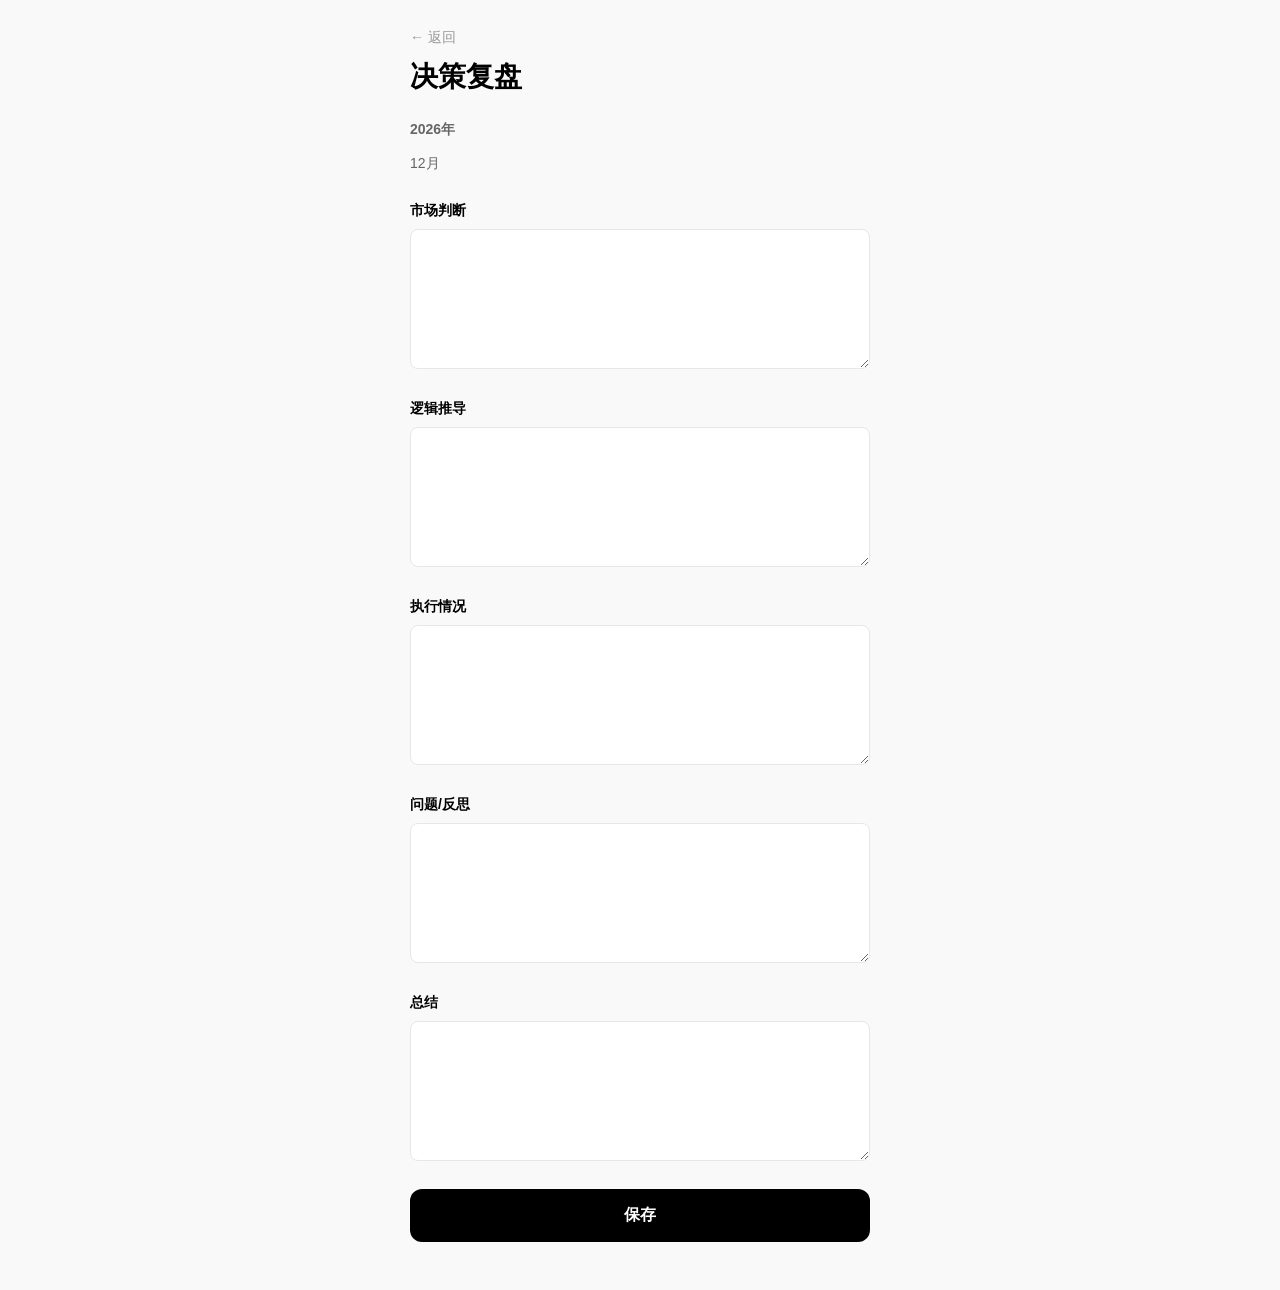
==== decision-review-list.html @ a70fa7c3 "Add files via upload" ====
<!DOCTYPE html>
<html lang="zh-CN">
<head>
    <meta charset="UTF-8">
    <meta name="viewport" content="width=device-width, initial-scale=1.0">
    <title>决策复盘详情</title>
    <link rel="stylesheet" href="style.css">
</head>
<body>
    <div class="page-container">
        <!-- Back Button & Title -->
        <div class="page-header">
            <a href="decision-review.html" class="back-link">← 返回</a>
            <h1 class="page-title">决策复盘</h1>
        </div>

        <!-- Year and Month Display -->
        <div class="section-spacing" id="date-display">
            <div class="section-label" id="year-display">2026年</div>
            <div style="font-size: 14px; color: #666; margin-top: 8px;" id="month-display">4月</div>
        </div>

        <!-- Form -->
        <form id="review-form" class="section-spacing">
            <div class="form-section">
                <label class="form-label">市场判断</label>
                <textarea class="form-textarea" id="market-judgment"></textarea>
            </div>

            <div class="form-section">
                <label class="form-label">逻辑推导</label>
                <textarea class="form-textarea" id="logic-reasoning"></textarea>
            </div>

            <div class="form-section">
                <label class="form-label">执行情况</label>
                <textarea class="form-textarea" id="execution-status"></textarea>
            </div>

            <div class="form-section">
                <label class="form-label">问题/反思</label>
                <textarea class="form-textarea" id="problems-reflection"></textarea>
            </div>

            <div class="form-section">
                <label class="form-label">总结</label>
                <textarea class="form-textarea" id="summary"></textarea>
            </div>

            <div class="form-section">
                <button type="button" class="btn-primary" onclick="saveReview()">保存</button>
            </div>
        </form>

        <!-- Success Message -->
        <div id="success-message" class="success-message" style="display: none;">保存成功</div>
    </div>

    <script src="script.js"></script>
    <script>
        function getUrlParam(param) {
            const urlParams = new URLSearchParams(window.location.search);
            return urlParams.get(param);
        }

        function loadReview() {
            const year = getUrlParam('year') || new Date().getFullYear();
            const month = getUrlParam('month') || new Date().getMonth() + 1;

            document.getElementById('year-display').textContent = year + '年';
            document.getElementById('month-display').textContent = month + '月';

            const reviews = JSON.parse(localStorage.getItem('businessDecisionReviews')) || [];
            const review = reviews.find(r => r.year == year && r.month == month);

            if (review) {
                document.getElementById('market-judgment').value = review.marketJudgment || '';
                document.getElementById('logic-reasoning').value = review.logicReasoning || '';
                document.getElementById('execution-status').value = review.executionStatus || '';
                document.getElementById('problems-reflection').value = review.problemsReflection || '';
                document.getElementById('summary').value = review.summary || '';

                // Store for saving
                window.currentReviewId = review.id;
            }
        }

        function saveReview() {
            const year = getUrlParam('year') || new Date().getFullYear();
            const month = getUrlParam('month') || new Date().getMonth() + 1;

            const entry = {
                id: `decision-${year}-${month}`,
                year: year,
                month: month,
                marketJudgment: document.getElementById('market-judgment').value,
                logicReasoning: document.getElementById('logic-reasoning').value,
                executionStatus: document.getElementById('execution-status').value,
                problemsReflection: document.getElementById('problems-reflection').value,
                summary: document.getElementById('summary').value,
                createdAt: new Date().toISOString()
            };

            let reviews = JSON.parse(localStorage.getItem('businessDecisionReviews')) || [];
            reviews = reviews.filter(r => r.id !== entry.id);
            reviews.push(entry);
            localStorage.setItem('businessDecisionReviews', JSON.stringify(reviews));

            showSuccessMessage();
        }

        function showSuccessMessage() {
            const msg = document.getElementById('success-message');
            msg.style.display = 'block';
            setTimeout(() => {
                msg.style.display = 'none';
            }, 2000);
        }

        loadReview();
    </script>
</body>
</html>
---- style.css ----
/* ========================================
   RESET & GLOBAL
   ======================================== */

* {
    margin: 0;
    padding: 0;
    box-sizing: border-box;
}

html, body {
    height: 100%;
    width: 100%;
}

body {
    font-family: "PingFang SC", "Microsoft YaHei", "Noto Sans SC", -apple-system, BlinkMacSystemFont, sans-serif;
    background-color: #f9f9f9;
    color: #333;
    line-height: 1.6;
}

a {
    color: inherit;
    text-decoration: none;
}

button {
    border: none;
    cursor: pointer;
    font-family: inherit;
}

input, select, textarea {
    font-family: inherit;
    border: none;
    border-radius: 8px;
}

/* ========================================
   LAYOUT
   ======================================== */

.page-container {
    max-width: 500px;
    margin: 0 auto;
    padding: 24px 20px;
    min-height: 100vh;
}

.page-header {
    margin-bottom: 24px;
}

.back-link {
    display: inline-block;
    font-size: 14px;
    color: #999;
    margin-bottom: 12px;
    cursor: pointer;
    transition: color 0.2s;
}

.back-link:hover {
    color: #666;
}

.page-title {
    font-size: 28px;
    font-weight: 700;
    color: #000;
    line-height: 1.2;
}

.section-spacing {
    margin-bottom: 24px;
}

.section-label {
    font-size: 14px;
    color: #666;
    font-weight: 600;
    margin-bottom: 12px;
}

/* ========================================
   BUTTONS
   ======================================== */

.btn-primary {
    width: 100%;
    padding: 16px 20px;
    background-color: #000;
    color: #fff;
    font-size: 16px;
    font-weight: 600;
    border-radius: 12px;
    transition: background-color 0.2s, opacity 0.2s;
}

.btn-primary:hover {
    opacity: 0.9;
}

.btn-primary:active {
    opacity: 0.7;
}

/* 导出/导入按钮样式 */
.btn-secondary {
    width: 100%;
    padding: 12px 20px;
    background-color: #f0f0f0;
    color: #333;
    font-size: 14px;
    font-weight: 600;
    border-radius: 12px;
    transition: background-color 0.2s;
    margin-bottom: 8px;
}

.btn-secondary:hover {
    background-color: #e5e5e5;
}

.btn-secondary:active {
    background-color: #d9d9d9;
}

/* ========================================
   CARDS
   ======================================== */

.card-clickable {
    display: flex;
    align-items: center;
    padding: 16px 16px;
    background-color: #fff;
    border: 1px solid #e5e7eb;
    border-radius: 12px;
    transition: background-color 0.2s, box-shadow 0.2s;
    cursor: pointer;
    gap: 12px;
}

.card-clickable:hover {
    background-color: #f9f9f9;
    box-shadow: 0 2px 8px rgba(0, 0, 0, 0.05);
}

.card-icon {
    font-size: 24px;
    flex-shrink: 0;
    width: 40px;
    display: flex;
    align-items: center;
    justify-content: center;
}

.card-content {
    flex: 1;
    display: flex;
    flex-direction: column;
    justify-content: center;
}

.card-label {
    font-size: 16px;
    font-weight: 600;
    color: #000;
}

.card-arrow {
    font-size: 20px;
    color: #ccc;
    flex-shrink: 0;
}

.card-saved-entry {
    padding: 16px;
    background-color: #fff;
    border: 1px solid #e5e7eb;
    border-radius: 12px;
    margin-bottom: 12px;
    transition: background-color 0.2s;
}

.card-saved-entry:hover {
    background-color: #f9f9f9;
}

/* ========================================
   FORMS
   ======================================== */

.form-section {
    margin-bottom: 20px;
}

.form-label {
    display: block;
    font-size: 14px;
    font-weight: 600;
    color: #000;
    margin-bottom: 8px;
}

.form-input,
.form-textarea {
    width: 100%;
    padding: 12px 14px;
    background-color: #fff;
    border: 1px solid #e5e7eb;
    border-radius: 8px;
    font-size: 15px;
    color: #333;
    transition: border-color 0.2s;
}

.form-input:focus,
.form-textarea:focus {
    outline: none;
    border-color: #000;
}

.form-textarea {
    min-height: 140px;
    resize: vertical;
    padding: 16px;
}

/* ========================================
   TABS
   ======================================== */

.tab-control {
    display: flex;
    gap: 8px;
    background-color: #f0f0f0;
    padding: 4px;
    border-radius: 10px;
    justify-content: center;
}

.tab-button {
    flex: 1;
    padding: 10px 16px;
    background-color: transparent;
    color: #999;
    font-size: 14px;
    font-weight: 600;
    border-radius: 8px;
    transition: all 0.2s;
    cursor: pointer;
}

.tab-button.tab-active {
    background-color: #fff;
    color: #000;
    box-shadow: 0 2px 4px rgba(0, 0, 0, 0.05);
}

/* ========================================
   TAB CONTENT
   ======================================== */

.tab-content {
    display: none;
}

.tab-content.tab-active {
    display: block;
}

/* ========================================
   MESSAGES
   ======================================== */

.success-message {
    position: fixed;
    bottom: 24px;
    left: 50%;
    transform: translateX(-50%);
    background-color: #000;
    color: #fff;
    padding: 14px 24px;
    border-radius: 8px;
    font-size: 14px;
    z-index: 1000;
    animation: slideUp 0.3s ease-out;
}

@keyframes slideUp {
    from {
        opacity: 0;
        transform: translateX(-50%) translateY(20px);
    }
    to {
        opacity: 1;
        transform: translateX(-50%) translateY(0);
    }
}

.empty-state {
    padding: 40px 20px;
    text-align: center;
    color: #999;
    font-size: 14px;
}

/* ========================================
   RESPONSIVE
   ======================================== */

@media (max-width: 480px) {
    .page-container {
        padding: 16px 16px;
    }

    .page-title {
        font-size: 24px;
    }

    .form-textarea {
        min-height: 120px;
    }
}
.loading-indicator {
    position: fixed;
    top: 0;
    left: 0;
    width: 100%;
    height: 100%;
    background-color: #f9f9f9;
    z-index: 9999;
}
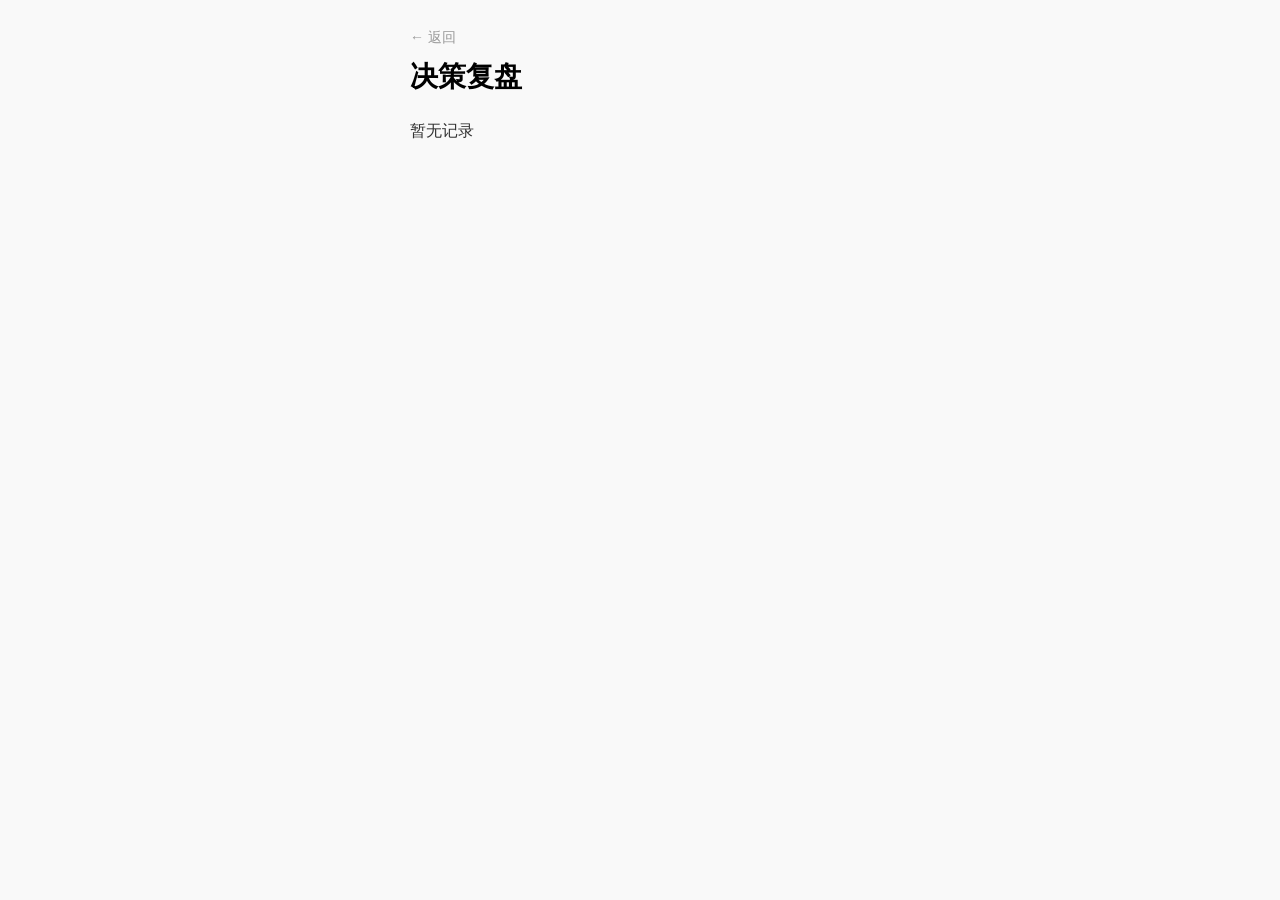
==== commit afc1242f: "Add files via upload" ====
--- a/decision-review-list.html
+++ b/decision-review-list.html
@@ -3,121 +3,48 @@
 <head>
     <meta charset="UTF-8">
     <meta name="viewport" content="width=device-width, initial-scale=1.0">
-    <title>决策复盘详情</title>
+    <title>决策复盘</title>
     <link rel="stylesheet" href="style.css">
 </head>
 <body>
     <div class="page-container">
-        <!-- Back Button & Title -->
         <div class="page-header">
-            <a href="decision-review.html" class="back-link">← 返回</a>
+            <a href="index.html" class="back-link">← 返回</a>
             <h1 class="page-title">决策复盘</h1>
         </div>
-
-        <!-- Year and Month Display -->
-        <div class="section-spacing" id="date-display">
-            <div class="section-label" id="year-display">2026年</div>
-            <div style="font-size: 14px; color: #666; margin-top: 8px;" id="month-display">4月</div>
-        </div>
-
-        <!-- Form -->
-        <form id="review-form" class="section-spacing">
-            <div class="form-section">
-                <label class="form-label">市场判断</label>
-                <textarea class="form-textarea" id="market-judgment"></textarea>
-            </div>
-
-            <div class="form-section">
-                <label class="form-label">逻辑推导</label>
-                <textarea class="form-textarea" id="logic-reasoning"></textarea>
-            </div>
-
-            <div class="form-section">
-                <label class="form-label">执行情况</label>
-                <textarea class="form-textarea" id="execution-status"></textarea>
-            </div>
-
-            <div class="form-section">
-                <label class="form-label">问题/反思</label>
-                <textarea class="form-textarea" id="problems-reflection"></textarea>
-            </div>
-
-            <div class="form-section">
-                <label class="form-label">总结</label>
-                <textarea class="form-textarea" id="summary"></textarea>
-            </div>
-
-            <div class="form-section">
-                <button type="button" class="btn-primary" onclick="saveReview()">保存</button>
-            </div>
-        </form>
-
-        <!-- Success Message -->
-        <div id="success-message" class="success-message" style="display: none;">保存成功</div>
+        <div id="review-list" class="section-spacing"></div>
     </div>
-
-    <script src="script.js"></script>
     <script>
-        function getUrlParam(param) {
-            const urlParams = new URLSearchParams(window.location.search);
-            return urlParams.get(param);
+        // 加载所有决策复盘记录并按年份分组显示
+        function renderReviewList() {
+            const reviews = JSON.parse(localStorage.getItem('businessDecisionReviews')) || [];
+            if (reviews.length === 0) {
+                document.getElementById('review-list').innerHTML = '<p>暂无记录</p>';
+                return;
+            }
+            // 按年份分组
+            const yearMap = {};
+            reviews.forEach(r => {
+                if (!yearMap[r.year]) yearMap[r.year] = [];
+                yearMap[r.year].push(r);
+            });
+            // 渲染
+            let html = '';
+            Object.keys(yearMap).sort((a, b) => b - a).forEach(year => {
+                html += `<div class="section-label" style="margin-top:24px;">${year}年</div>`;
+                yearMap[year].sort((a, b) => b.month - a.month).forEach(r => {
+                    html += `
+                        <div class="card-clickable" style="margin-bottom:12px;cursor:pointer;" onclick="window.location.href='decision-review.html?year=${r.year}&month=${r.month}'">
+                            <div style="font-size:1.1em;padding:12px 0 4px 0;">${r.month}月</div>
+                            <div style="color:#888;font-size:0.95em;padding-bottom:4px;">${r.summary ? r.summary.substring(0, 40) : '无总结'}</div>
+                            <div style="color:#bbb;font-size:0.85em;">${r.createdAt ? r.createdAt.split('T')[0] : ''}</div>
+                        </div>
+                    `;
+                });
+            });
+            document.getElementById('review-list').innerHTML = html;
         }
-
-        function loadReview() {
-            const year = getUrlParam('year') || new Date().getFullYear();
-            const month = getUrlParam('month') || new Date().getMonth() + 1;
-
-            document.getElementById('year-display').textContent = year + '年';
-            document.getElementById('month-display').textContent = month + '月';
-
-            const reviews = JSON.parse(localStorage.getItem('businessDecisionReviews')) || [];
-            const review = reviews.find(r => r.year == year && r.month == month);
-
-            if (review) {
-                document.getElementById('market-judgment').value = review.marketJudgment || '';
-                document.getElementById('logic-reasoning').value = review.logicReasoning || '';
-                document.getElementById('execution-status').value = review.executionStatus || '';
-                document.getElementById('problems-reflection').value = review.problemsReflection || '';
-                document.getElementById('summary').value = review.summary || '';
-
-                // Store for saving
-                window.currentReviewId = review.id;
-            }
-        }
-
-        function saveReview() {
-            const year = getUrlParam('year') || new Date().getFullYear();
-            const month = getUrlParam('month') || new Date().getMonth() + 1;
-
-            const entry = {
-                id: `decision-${year}-${month}`,
-                year: year,
-                month: month,
-                marketJudgment: document.getElementById('market-judgment').value,
-                logicReasoning: document.getElementById('logic-reasoning').value,
-                executionStatus: document.getElementById('execution-status').value,
-                problemsReflection: document.getElementById('problems-reflection').value,
-                summary: document.getElementById('summary').value,
-                createdAt: new Date().toISOString()
-            };
-
-            let reviews = JSON.parse(localStorage.getItem('businessDecisionReviews')) || [];
-            reviews = reviews.filter(r => r.id !== entry.id);
-            reviews.push(entry);
-            localStorage.setItem('businessDecisionReviews', JSON.stringify(reviews));
-
-            showSuccessMessage();
-        }
-
-        function showSuccessMessage() {
-            const msg = document.getElementById('success-message');
-            msg.style.display = 'block';
-            setTimeout(() => {
-                msg.style.display = 'none';
-            }, 2000);
-        }
-
-        loadReview();
+        renderReviewList();
     </script>
 </body>
 </html>
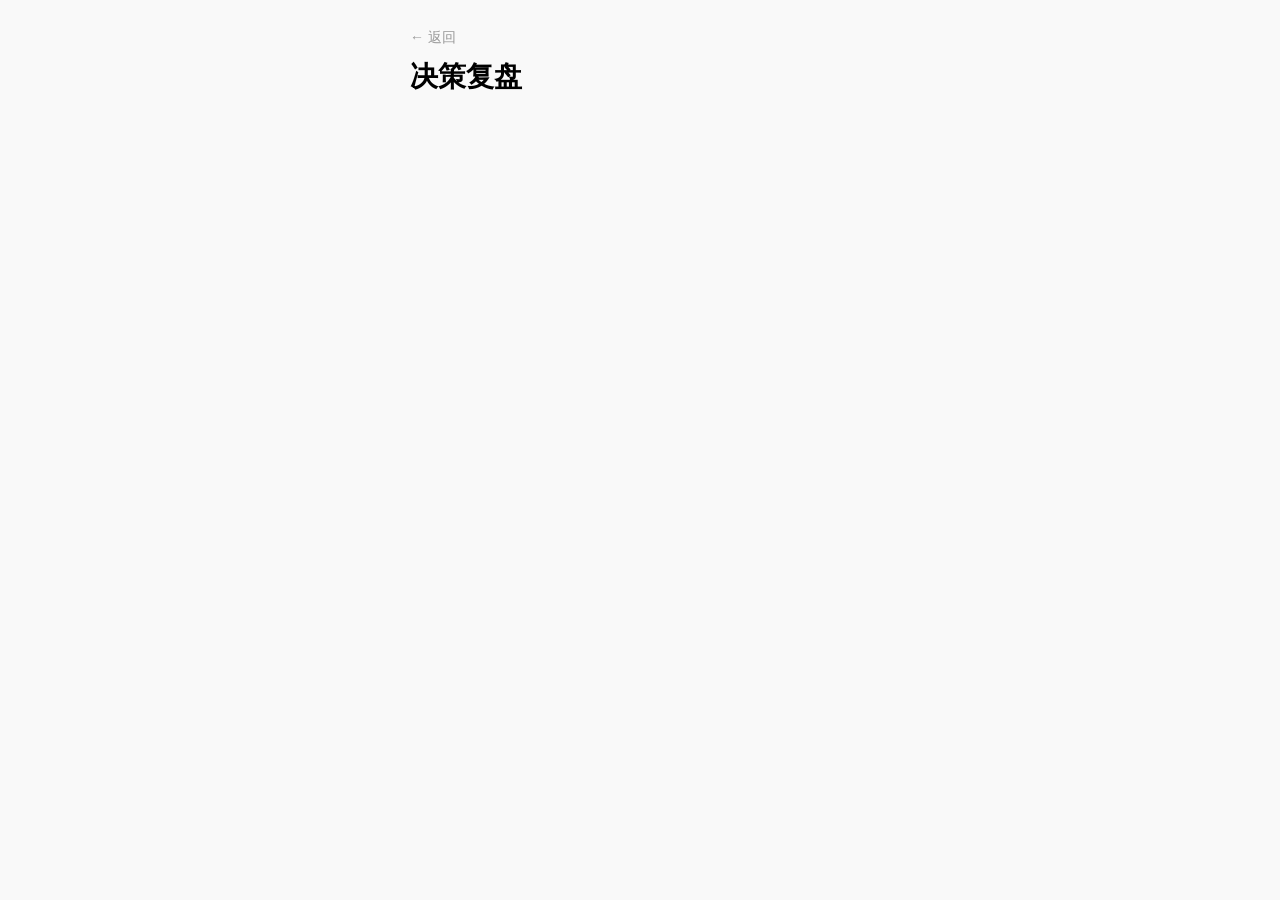
==== commit 0d0a7c62: "Add files via upload" ====
--- a/decision-review-list.html
+++ b/decision-review-list.html
@@ -5,6 +5,11 @@
     <meta name="viewport" content="width=device-width, initial-scale=1.0">
     <title>决策复盘</title>
     <link rel="stylesheet" href="style.css">
+    <!-- Firebase v8 CDN scripts -->
+    <script src="https://www.gstatic.com/firebasejs/8.10.1/firebase-app.js"></script>
+    <script src="https://www.gstatic.com/firebasejs/8.10.1/firebase-auth.js"></script>
+    <script src="https://www.gstatic.com/firebasejs/8.10.1/firebase-firestore.js"></script>
+    <script src="firebase-config.js"></script>
 </head>
 <body>
     <div class="page-container">
@@ -17,32 +22,47 @@
     <script>
         // 加载所有决策复盘记录并按年份分组显示
         function renderReviewList() {
-            const reviews = JSON.parse(localStorage.getItem('businessDecisionReviews')) || [];
-            if (reviews.length === 0) {
-                document.getElementById('review-list').innerHTML = '<p>暂无记录</p>';
-                return;
-            }
-            // 按年份分组
-            const yearMap = {};
-            reviews.forEach(r => {
-                if (!yearMap[r.year]) yearMap[r.year] = [];
-                yearMap[r.year].push(r);
+            firebase.auth().onAuthStateChanged(function(user) {
+                if (!user) {
+                    document.getElementById('review-list').innerHTML = '<p>请先登录</p>';
+                    return;
+                }
+                firebase.firestore()
+                    .collection('users').doc(user.uid)
+                    .collection('decisionReviews')
+                    .get()
+                    .then(snapshot => {
+                        const reviews = [];
+                        snapshot.forEach(doc => reviews.push(doc.data()));
+                        if (reviews.length === 0) {
+                            document.getElementById('review-list').innerHTML = '<p>暂无记录</p>';
+                            return;
+                        }
+                        // 按年份分组
+                        const yearMap = {};
+                        reviews.forEach(r => {
+                            if (!yearMap[r.year]) yearMap[r.year] = [];
+                            yearMap[r.year].push(r);
+                        });
+                        // 渲染
+                        let html = '';
+                        Object.keys(yearMap).sort((a, b) => b - a).forEach(year => {
+                            html += `<div class="section-label" style="margin-top:24px;">${year}年</div>`;
+                            yearMap[year].sort((a, b) => b.month - a.month).forEach(r => {
+                                html += `
+                                    <div class="card-clickable" style="margin-bottom:24px;cursor:pointer;display:flex;align-items:center;" onclick="window.location.href='decision-review.html?year=${r.year}&month=${r.month}'">
+                                        <div style="font-size:2em;width:2em;text-align:center;">${r.month}月</div>
+                                        <div style="margin-left:1em;flex:1;">
+                                            <span style="font-size:1.1em;">${r.summary ? r.summary.replace(/<[^>]+>/g, '').substring(0, 40) : '无总结'}</span>
+                                            <span style="color:#bbb;font-size:0.95em;margin-left:1em;">${r.createdAt ? r.createdAt.split('T')[0] : ''}</span>
+                                        </div>
+                                    </div>
+                                `;
+                            });
+                        });
+                        document.getElementById('review-list').innerHTML = html;
+                    });
             });
-            // 渲染
-            let html = '';
-            Object.keys(yearMap).sort((a, b) => b - a).forEach(year => {
-                html += `<div class="section-label" style="margin-top:24px;">${year}年</div>`;
-                yearMap[year].sort((a, b) => b.month - a.month).forEach(r => {
-                    html += `
-                        <div class="card-clickable" style="margin-bottom:12px;cursor:pointer;" onclick="window.location.href='decision-review.html?year=${r.year}&month=${r.month}'">
-                            <div style="font-size:1.1em;padding:12px 0 4px 0;">${r.month}月</div>
-                            <div style="color:#888;font-size:0.95em;padding-bottom:4px;">${r.summary ? r.summary.substring(0, 40) : '无总结'}</div>
-                            <div style="color:#bbb;font-size:0.85em;">${r.createdAt ? r.createdAt.split('T')[0] : ''}</div>
-                        </div>
-                    `;
-                });
-            });
-            document.getElementById('review-list').innerHTML = html;
         }
         renderReviewList();
     </script>
